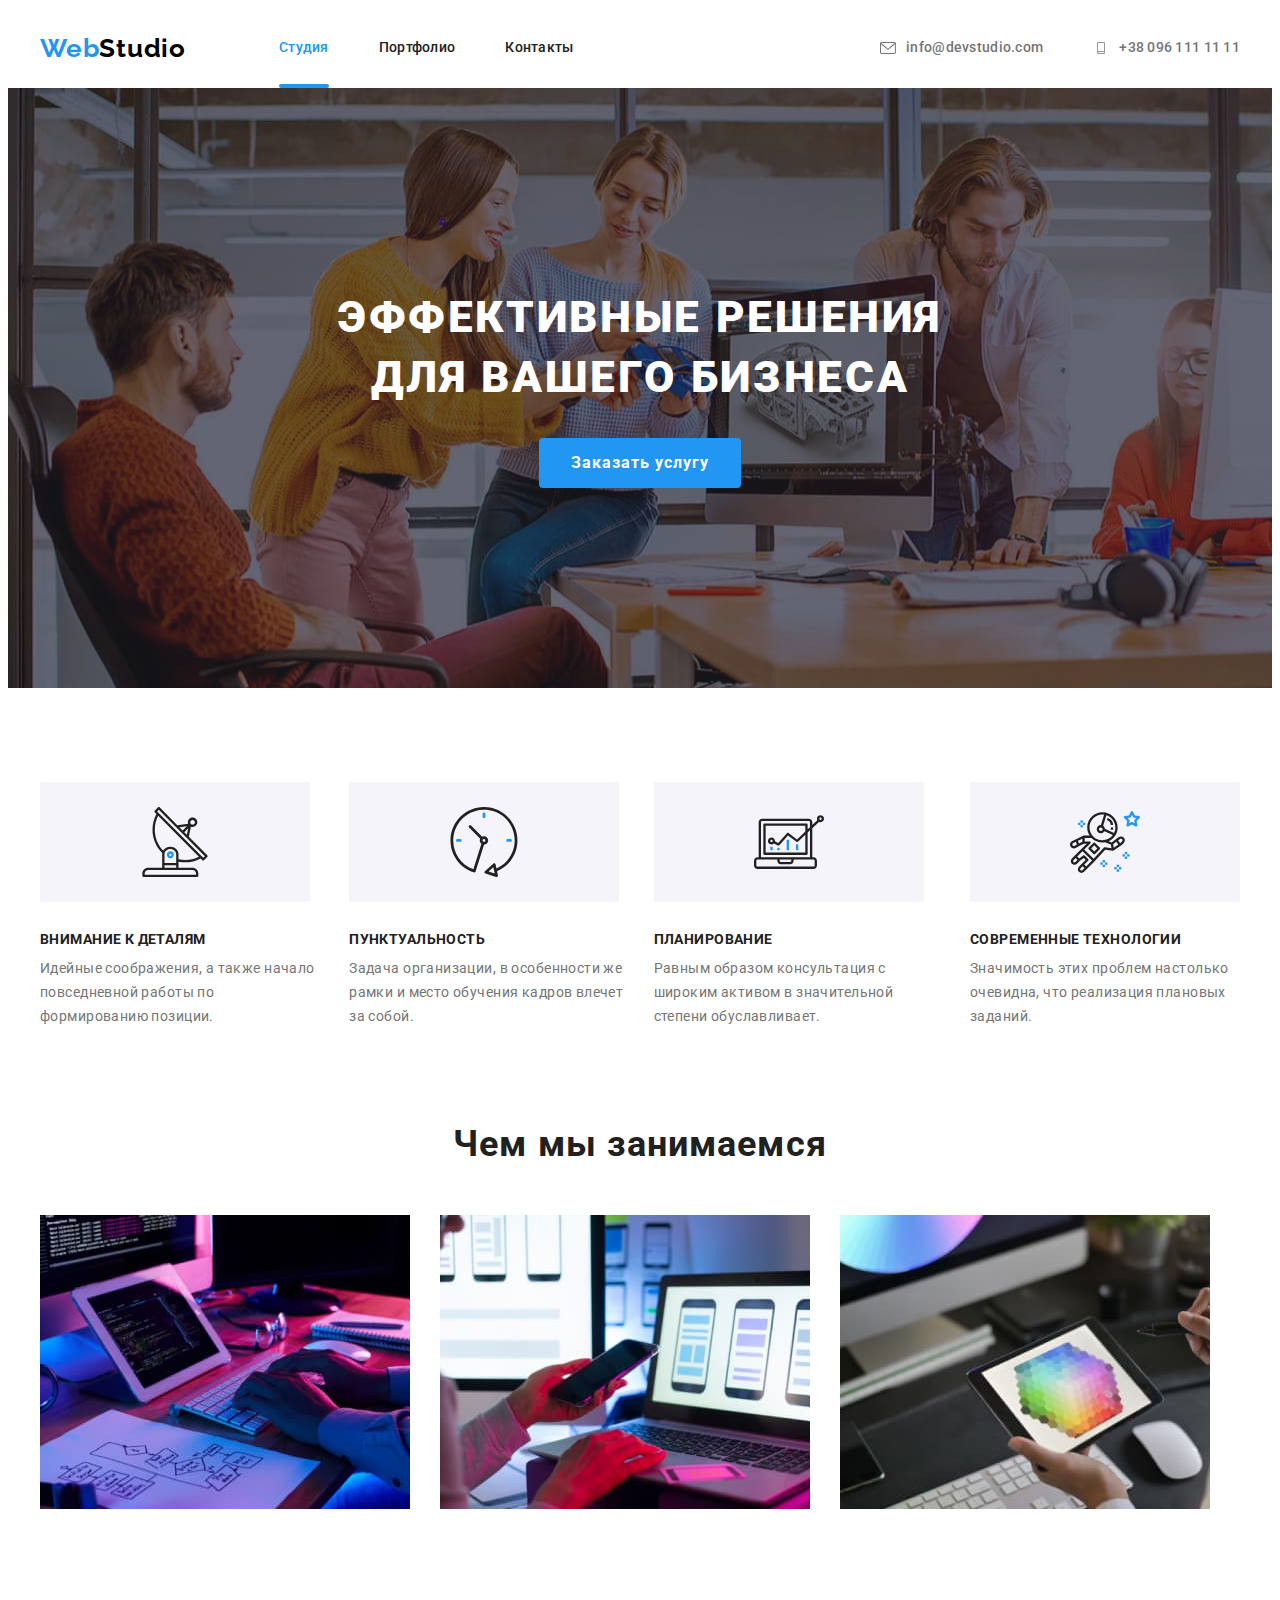
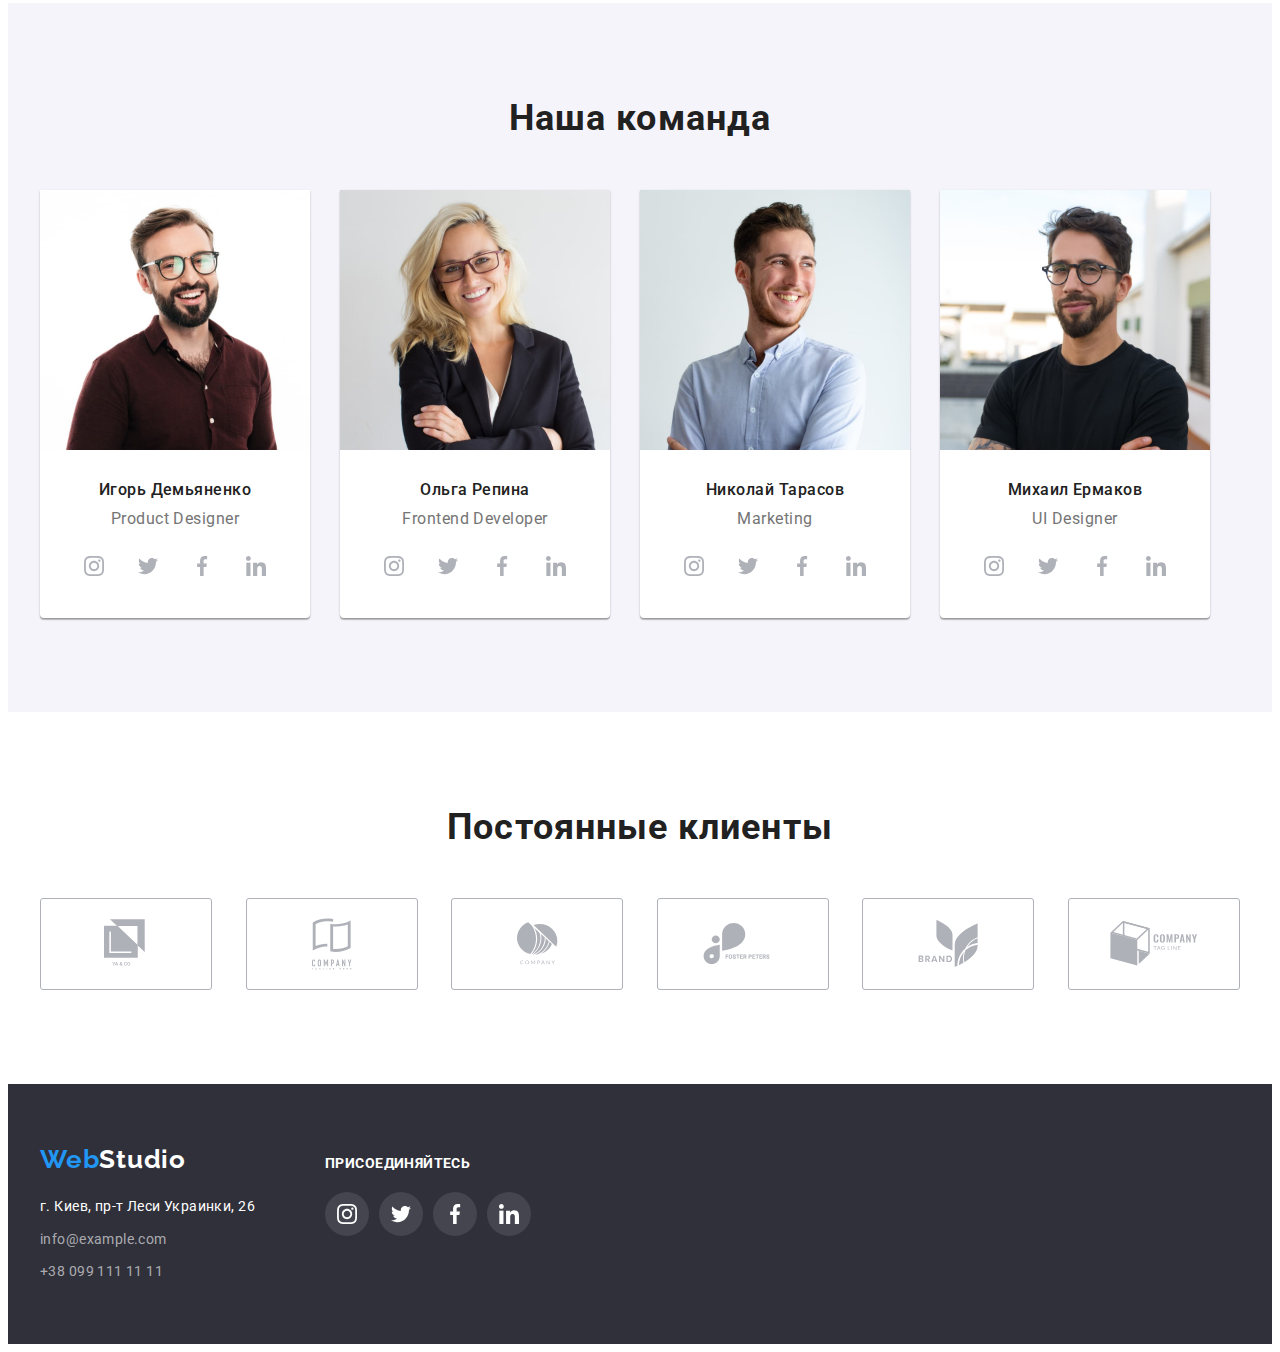
==== index.html @ 9697721b "Adds underline in current page" ====
<!DOCTYPE html>
<html lang="ru">
  <head>
    <meta charset="UTF-8" />
    <meta name="viewport" content="width=device-width, initial-scale=1.0" />
    <title>WebStudio</title>
    <link rel="preconnect" href="https://fonts.gstatic.com" />
    <link
      href="https://fonts.googleapis.com/css2?family=Raleway:wght@700&family=Roboto:wght@400;500;700;900&display=swap"
      rel="stylesheet"
    />
    <link
      rel="stylesheet"
      href="https://cdnjs.cloudflare.com/ajax/libs/modern-normalize/1.0.0/modern-normalize.min.css"
      integrity="sha512-ISS7cAi1PEhQ8jnbJpJZMd29NlhNj4AWYyLOSp2CE/CsHxTCu+r+t0D2yoJudVrd0/8fTVPUVDzY5Tvli75u/g=="
      crossorigin="anonymous"
    />
    <link rel="stylesheet" href="css/styles.css" />
  </head>
  <body>
    <!-- Header-->
    <header class="header">
      <div class="container">
        <nav class="site-nav">
          <a href="index.html" class="logo"><span>Web</span>Studio</a>
          <ul class="site-nav-list">
            <li class="site-nav-list-item">
              <a href="index.html" class="site-nav-link is-current">Студия</a>
            </li>
            <li class="site-nav-list-item">
              <a href="portfolio.html" class="site-nav-link">Портфолио</a>
            </li>
            <li class="site-nav-list-item">
              <a href="#" class="site-nav-link">Контакты</a>
            </li>
          </ul>
        </nav>
        <ul class="contact-list">
          <li class="contact-list-item">
            <a href="mailto:info@devstudio.com" class="contact-mail">
              <svg class="contact-icon">
                <use href="./images/sprite.svg#icon-envelope"></use>
              </svg>
              <p>info@devstudio.com</p></a
            >
          </li>
          <li class="contact-list-item">
            <a href="tel:+380961111111" class="contact-num"
              ><svg class="contact-icon">
                <use href="./images/sprite.svg#icon-smartphone"></use>
              </svg>
              <p>+38 096 111 11 11</p></a
            >
          </li>
        </ul>
      </div>
    </header>
    <main>
      <!--HERO-->
      <section class="hero">
        <div class="container">
          <h1 class="hero-title">
            Эффективные решения <br />
            для вашего бизнеса
          </h1>
          <button class="button" type="button">Заказать услугу</button>
        </div>
      </section>

      <!--Features-->
      <section class="section">
        <div class="container">
          <h2 class="section-title visually-hidden">Особенности</h2>
          <ul class="features">
            <li class="features-item">
              <div class="background">
                <svg width="70" height="70">
                  <use href="./images/sprite.svg#icon-antenna"></use>
                </svg>
              </div>
              <h3 class="features-title">Внимание к деталям</h3>
              <p class="features-description">
                Идейные соображения, а также начало повседневной работы по
                формированию позиции.
              </p>
            </li>
            <li class="features-item">
              <div class="background">
                <svg width="70" height="70">
                  <use href="./images/sprite.svg#icon-clock"></use>
                </svg>
              </div>
              <h3 class="features-title">Пунктуальность</h3>
              <p class="features-description">
                Задача организации, в особенности же рамки и место обучения
                кадров влечет за собой.
              </p>
            </li>
            <li class="features-item">
              <div class="background">
                <svg width="70" height="70">
                  <use href="./images/sprite.svg#icon-diagram"></use>
                </svg>
              </div>
              <h3 class="features-title">Планирование</h3>
              <p class="features-description">
                Равным образом консультация с широким активом в значительной
                степени обуславливает.
              </p>
            </li>
            <li class="features-item">
              <div class="background">
                <svg width="70" height="70">
                  <use href="./images/sprite.svg#icon-astronaut"></use>
                </svg>
              </div>
              <h3 class="features-title">Современные технологии</h3>
              <p class="features-description">
                Значимость этих проблем настолько очевидна, что реализация
                плановых заданий.
              </p>
            </li>
          </ul>
        </div>
      </section>
      <!--What we are doing-->
      <section class="section-works">
        <div class="container">
          <h2 class="section-title">Чем мы занимаемся</h2>
          <ul class="gallery-list">
            <li class="illustration">
              <img
                src="images/box1.jpg"
                alt="Написание кода"
                width="370"
                height="294"
              />
            </li>
            <li class="illustration">
              <img
                src="images/box2.jpg"
                alt="Разработка нативных приложений"
                width="370"
                height="294"
              />
            </li>
            <li class="illustration">
              <img
                src="images/box3.jpg"
                alt="Разработка дизайна"
                width="370"
                height="294"
              />
            </li>
          </ul>
        </div>
      </section>
      <!--Our team-->
      <section class="section team">
        <div class="container">
          <h2 class="section-title">Наша команда</h2>
          <ul class="employees-list">
            <li class="item">
              <img
                src="images/img1.jpg"
                alt="Фото Игоря Демьяненко"
                width="270"
                height="260"
              />
              <div class="team-description-wrapper">
                <h3 class="employees-title">Игорь Демьяненко</h3>
                <p class="employees-desc" lang="en">Product Designer</p>
                <ul class="social-links">
                  <li class="social-links__item">
                    <a href="#" class="social-links__link"
                      ><svg class="social-links__icon">
                        <use href="./images/sprite.svg#icon-instagram"></use>
                      </svg>
                    </a>
                  </li>
                  <li class="social-links__item">
                    <a href="#" class="social-links__link"
                      ><svg class="social-links__icon">
                        <use href="./images/sprite.svg#icon-twitter"></use>
                      </svg>
                    </a>
                  </li>
                  <li class="social-links__item">
                    <a href="#" class="social-links__link"
                      ><svg class="social-links__icon">
                        <use href="./images/sprite.svg#icon-facebook"></use>
                      </svg>
                    </a>
                  </li>
                  <li class="social-links__item">
                    <a href="#" class="social-links__link"
                      ><svg class="social-links__icon">
                        <use href="./images/sprite.svg#icon-linkedin"></use>
                      </svg>
                    </a>
                  </li>
                </ul>
              </div>
            </li>
            <li class="item">
              <img
                src="images/img2.jpg"
                alt="Фото Ольги Репиной"
                width="270"
                height="260"
              />
              <div class="team-description-wrapper">
                <h3 class="employees-title">Ольга Репина</h3>
                <p class="employees-desc" lang="en">Frontend Developer</p>
                <ul class="social-links">
                  <li class="social-links__item">
                    <a href="#" class="social-links__link"
                      ><svg class="social-links__icon">
                        <use href="./images/sprite.svg#icon-instagram"></use>
                      </svg>
                    </a>
                  </li>
                  <li class="social-links__item">
                    <a href="#" class="social-links__link"
                      ><svg class="social-links__icon">
                        <use href="./images/sprite.svg#icon-twitter"></use>
                      </svg>
                    </a>
                  </li>
                  <li class="social-links__item">
                    <a href="#" class="social-links__link"
                      ><svg class="social-links__icon">
                        <use href="./images/sprite.svg#icon-facebook"></use>
                      </svg>
                    </a>
                  </li>
                  <li class="social-links__item">
                    <a href="#" class="social-links__link"
                      ><svg class="social-links__icon">
                        <use href="./images/sprite.svg#icon-linkedin"></use>
                      </svg>
                    </a>
                  </li>
                </ul>
              </div>
            </li>
            <li class="item">
              <img
                src="images/img3.jpg"
                alt="Фото Николая Тарасова"
                width="270"
                height="260"
              />
              <div class="team-description-wrapper">
                <h3 class="employees-title">Николай Тарасов</h3>
                <p class="employees-desc" lang="en">Marketing</p>
                <ul class="social-links">
                  <li class="social-links__item">
                    <a href="#" class="social-links__link"
                      ><svg class="social-links__icon">
                        <use href="./images/sprite.svg#icon-instagram"></use>
                      </svg>
                    </a>
                  </li>
                  <li class="social-links__item">
                    <a href="#" class="social-links__link"
                      ><svg class="social-links__icon">
                        <use href="./images/sprite.svg#icon-twitter"></use>
                      </svg>
                    </a>
                  </li>
                  <li class="social-links__item">
                    <a href="#" class="social-links__link"
                      ><svg class="social-links__icon">
                        <use href="./images/sprite.svg#icon-facebook"></use>
                      </svg>
                    </a>
                  </li>
                  <li class="social-links__item">
                    <a href="#" class="social-links__link"
                      ><svg class="social-links__icon">
                        <use href="./images/sprite.svg#icon-linkedin"></use>
                      </svg>
                    </a>
                  </li>
                </ul>
              </div>
            </li>
            <li class="item">
              <img
                src="images/img4.jpg"
                alt="Фото Михаила Ермакова"
                width="270"
                height="260"
              />
              <div class="team-description-wrapper">
                <h3 class="employees-title">Михаил Ермаков</h3>
                <p class="employees-desc" lang="en">UI Designer</p>
                <ul class="social-links">
                  <li class="social-links__item">
                    <a href="#" class="social-links__link"
                      ><svg class="social-links__icon">
                        <use href="./images/sprite.svg#icon-instagram"></use>
                      </svg>
                    </a>
                  </li>
                  <li class="social-links__item">
                    <a href="#" class="social-links__link"
                      ><svg class="social-links__icon">
                        <use href="./images/sprite.svg#icon-twitter"></use>
                      </svg>
                    </a>
                  </li>
                  <li class="social-links__item">
                    <a href="#" class="social-links__link"
                      ><svg class="social-links__icon">
                        <use href="./images/sprite.svg#icon-facebook"></use>
                      </svg>
                    </a>
                  </li>
                  <li class="social-links__item">
                    <a href="#" class="social-links__link"
                      ><svg class="social-links__icon">
                        <use href="./images/sprite.svg#icon-linkedin"></use>
                      </svg>
                    </a>
                  </li>
                </ul>
              </div>
            </li>
          </ul>
        </div>
      </section>
    </main>

    <!--Our clients-->
    <section class="section">
      <div class="container">
        <h2 class="section-title">Постоянные клиенты</h2>
        <ul class="clients-list">
          <li class="clients-list__item">
            <a href="#" class="cliens-list__link">
              <svg class="clients-logo" width="45" height="50">
                <use href="./images/sprite.svg#icon-logo1"></use>
              </svg>
            </a>
          </li>
          <li class="clients-list__item">
            <a href="#" class="cliens-list__link">
              <svg class="clients-logo" width="40" height="52">
                <use href="./images/sprite.svg#icon-logo2"></use>
              </svg>
            </a>
          </li>
          <li class="clients-list__item">
            <a href="#" class="cliens-list__link">
              <svg class="clients-logo" width="41" height="43">
                <use href="./images/sprite.svg#icon-logo3"></use>
              </svg>
            </a>
          </li>
          <li class="clients-list__item">
            <a href="#" class="cliens-list__link">
              <svg class="clients-logo" width="80" height="42">
                <use href="./images/sprite.svg#icon-logo4"></use>
              </svg>
            </a>
          </li>
          <li class="clients-list__item">
            <a href="#" class="cliens-list__link">
              <svg class="clients-logo" width="60" height="47">
                <use href="./images/sprite.svg#icon-logo5"></use>
              </svg>
            </a>
          </li>
          <li class="clients-list__item">
            <a href="#" class="cliens-list__link">
              <svg class="clients-logo" width="88" height="45">
                <use href="./images/sprite.svg#icon-logo6"></use>
              </svg>
            </a>
          </li>
        </ul>
      </div>
    </section>

    <!--Footer-->
    <footer class="footer">
      <div class="container footer-wrapper">
        <div class="footer-contacts-wrapper">
          <a class="footer-logo" href="index.html"><span>Web</span>Studio</a>
          <address class="address">
            <ul class="contacts-info">
              <li class="item">
                <a
                  href="https://goo.gl/maps/7gXkQdSNCJbNH52J9"
                  target="_blank"
                  rel="noreferrer noopener"
                  class="location"
                  >г. Киев, пр-т Леси Украинки, 26</a
                >
              </li>
              <li class="item">
                <a href="mailto:info@example.com" class="contact-item"
                  >info@example.com</a
                >
              </li>
              <li class="item">
                <a href="tel:+380991111111" class="contact-item"
                  >+38 099 111 11 11</a
                >
              </li>
            </ul>
          </address>
        </div>
        <div class="footer-social-links-wrapper">
          <p class="appeal">Присоединяйтесь</p>
          <ul class="footer-social-list">
            <li class="social-links__item">
              <a href="#" class="social-links__link"
                ><svg class="social-links__icon">
                  <use href="./images/sprite.svg#icon-instagram"></use>
                </svg>
              </a>
            </li>
            <li class="social-links__item">
              <a href="#" class="social-links__link"
                ><svg class="social-links__icon">
                  <use href="./images/sprite.svg#icon-twitter"></use>
                </svg>
              </a>
            </li>
            <li class="social-links__item">
              <a href="#" class="social-links__link"
                ><svg class="social-links__icon">
                  <use href="./images/sprite.svg#icon-facebook"></use>
                </svg>
              </a>
            </li>
            <li class="social-links__item">
              <a href="#" class="social-links__link"
                ><svg class="social-links__icon">
                  <use href="./images/sprite.svg#icon-linkedin"></use>
                </svg>
              </a>
            </li>
          </ul>
        </div>
      </div>
    </footer>
  </body>
</html>
---- css/styles.css ----
:root {
  --main-font: 'Roboto', sans-serif;
  --secondary-font: 'Raleway', sans-serif;
  --main-text-color: #212121;
  --secondary-text-color: #757575;
  --accent-color: #2196f3;
}

/*================================================BODY=================================================*/
body {
  font-family: var(--main-font);
  font-style: normal;
  background-color: #ffffff;
}

a {
  text-decoration: none;
}

ul,
ol {
  list-style-type: none;
  padding: 0;
  margin: 0;
}

h1,
h2,
h3,
h4,
h5,
h6,
p {
  margin: 0;
}

img {
  display: block;
}

.address {
  font-style: normal;
}

/*================================================COMPONENTS===============================================*/
.section {
  padding-top: 94px;
  padding-bottom: 94px;
}
.section-title {
  font-weight: 700;
  font-size: 36px;
  line-height: 1.17;
  text-align: center;
  letter-spacing: 0.03em;
  color: var(--main-text-color);
}

.container {
  width: 1200px;
  padding: 0 15px;
  margin: 0 auto;
}

/*================================================HEADER===============================================*/
/*.header {
  padding-top: 32px;
  padding-bottom: 32px;
}*/

.header .container {
  display: flex;
  align-items: center;
}

.site-nav {
  display: flex;
  align-items: center;
}

.site-nav-list {
  display: flex;
  align-items: center;
}

.header .logo {
  margin-right: 93px;
}

.site-nav-list-item:not(:last-child),
.contact-list-item:not(:last-child) {
  margin-right: 50px;
}

.logo {
  font-family: var(--secondary-font);
  font-weight: 700;
  font-size: 26px;
  line-height: 1.19;
  letter-spacing: 0.03em;
  color: #000000;
}

.logo > span {
  color: var(--accent-color);
}

.site-nav-link.is-current {
  color: var(--accent-color);

  position: relative;
}

.site-nav-link.is-current::after {
  content: '';

  position: absolute;
  left: 0;
  bottom: 0;

  display: block;
  width: 100%;
  height: 4px;
  border-radius: 2px;
  background-color: var(--accent-color);
}

.site-nav-link {
  display: block;
  padding-top: 32px;
  padding-bottom: 32px;

  font-weight: 500;
  font-size: 14px;
  line-height: 1.14;
  letter-spacing: 0.02em;
  color: var(--main-text-color);
}

.site-nav-link:hover,
.site-nav-link:focus,
.contact-mail:hover,
.contact-mail:focus,
.contact-num:hover,
.contact-num:focus {
  color: var(--accent-color);
}

.contact-list {
  display: flex;
  align-items: center;
  margin-left: auto;
}

.contact-icon {
  width: 16px;
  height: 12px;
  margin-right: 10px;

  fill: var(--secondary-text-color);
}
.contact-mail:hover .contact-icon,
.contact-mail:focus .contact-icon,
.contact-num:hover .contact-icon,
.contact-num:focus .contact-icon {
  fill: var(--accent-color);
}
.contact-mail,
.contact-num {
  display: flex;
  align-items: center;

  font-weight: 500;
  font-size: 14px;
  line-height: 1.14;
  letter-spacing: 0.02em;
  color: var(--secondary-text-color);
}

/*======================================================HERO====================================*/
.hero {
  padding: 200px 0;
  max-width: 1600px;
  margin-right: auto;
  margin-left: auto;
  background-color: #2f303a;
  background-image: linear-gradient(
      rgba(47, 48, 58, 0.4),
      rgba(47, 48, 58, 0.4)
    ),
    url('../images/hero.jpg');
  background-repeat: no-repeat;
  background-size: cover;
}

.hero .container {
  display: flex;
  flex-wrap: wrap;
  justify-content: center;
}

.hero-title {
  width: 100%;
  margin-bottom: 30px;

  font-weight: 900;
  font-size: 44px;
  line-height: 1.36;
  text-align: center;
  letter-spacing: 0.06em;
  text-transform: uppercase;
  color: #ffffff;
}

.button {
  min-width: 200px;
  padding: 10px 32px;
  border-radius: 4px;
  cursor: pointer;
  border: none;

  font-family: var(--main-font);
  font-weight: 700;
  font-size: 16px;
  line-height: 1.87;
  text-align: center;
  letter-spacing: 0.06em;
  color: #ffffff;
  background-color: var(--accent-color);
}

/*======================================================FEATURES====================================*/
.features {
  display: flex;
}

.features-item:not(:last-child) {
  margin-right: 30px;
}
.visually-hidden {
  position: absolute;
  width: 1px;
  height: 1px;
  margin: -1px;
  border: 0;
  padding: 0;

  white-space: nowrap;
  clip-path: inset(100%);
  clip: rect(0 0 0 0);
  overflow: hidden;
}

.features-title {
  margin-bottom: 10px;

  font-weight: 700;
  font-size: 14px;
  line-height: 1.14;
  letter-spacing: 0.03em;
  text-transform: uppercase;
  color: var(--main-text-color);
}

.features-description {
  font-weight: 400;
  font-size: 14px;
  line-height: 1.71;
  letter-spacing: 0.03em;
  color: var(--secondary-text-color);
}

.background {
  display: flex;
  justify-content: center;
  align-items: center;
  width: 270px;
  height: 120px;
  background-color: #f5f4fa;
  margin-bottom: 30px;
}

/*=====================================================WHAT WE ARE DOING====================================*/
.section-works {
  padding-bottom: 94px;
}

.gallery-list {
  display: flex;
  margin-top: 50px;
}

.illustration:not(:last-child) {
  margin-right: 30px;
}
/*=====================================================OUR TEAM====================================*/

.team {
  background-color: #f5f4fa;
}

.employees-list {
  display: flex;
  margin-top: 50px;
}

.employees-list > .item:not(:last-child) {
  margin-right: 30px;
}

.employees-list > .item {
  background: #ffffff;
  box-shadow: 0px 1px 3px rgba(0, 0, 0, 0.12), 0px 1px 1px rgba(0, 0, 0, 0.14),
    0px 2px 1px rgba(0, 0, 0, 0.2);
  border-radius: 0px 0px 4px 4px;
}

.team-description-wrapper {
  padding: 30px 0;
}

.employees-title {
  font-weight: 500;
  font-size: 16px;
  line-height: 1.19;
  text-align: center;
  letter-spacing: 0.03em;
  color: var(--main-text-color);
}

.employees-desc {
  margin-top: 10px;

  font-weight: 400;
  font-size: 16px;
  line-height: 1.19;
  text-align: center;
  letter-spacing: 0.03em;
  color: var(--secondary-text-color);
}

.social-links {
  display: flex;
  align-items: center;
  justify-content: center;
  margin-top: 16px;
}

.social-links__link {
  display: flex;
  justify-content: center;
  align-items: center;
  width: 44px;
  height: 44px;
  border-radius: 50%;
}

.social-links__item:not(:last-child) {
  margin-right: 10px;
}

.social-links__link:hover,
.social-links__link:focus {
  background-color: var(--accent-color);
}

.social-links__icon {
  width: 20px;
  height: 20px;
  fill: #afb1b8;
}

.social-links__link:hover .social-links__icon,
.social-links__link:focus .social-links__icon {
  fill: #ffffff;
}
/* ====================================================== OUR CLIENTS ===========================*/
.clients-list {
  display: flex;
  justify-content: space-between;
  align-items: center;
  margin-top: 50px;
}

.cliens-list__link {
  display: flex;
  justify-content: center;
  align-items: center;
  width: 170px;
  height: 90px;
  border: 1px solid #afb1b8;
  border-radius: 3px;
}

.cliens-list__link:hover,
.cliens-list__link:focus {
  border: 1px solid var(--accent-color);
}

.clients-logo {
  fill: #afb1b8;
}

.cliens-list__link:hover .clients-logo,
.cliens-list__link:focus .clients-logo {
  fill: var(--accent-color);
}

/*=====================================================FOOTER====================================*/
.footer {
  padding-top: 60px;
  padding-bottom: 60px;
  background-color: #2f303a;
}
.contacts-info {
  padding-top: 20px;
}
.contacts-info > .item:not(:last-child) {
  margin-bottom: 9px;
}
.footer-logo {
  font-family: var(--secondary-font);
  font-weight: 700;
  font-size: 26px;
  line-height: 1.19;
  letter-spacing: 0.03em;
  color: #ffffff;
}

.footer-logo > span {
  color: var(--accent-color);
}

.location {
  font-family: var(--main-font);
  font-weight: 400;
  font-size: 14px;
  line-height: 1.71;
  letter-spacing: 0.03em;
  color: #ffffff;
}

.contact-item {
  font-family: var(--main-font);
  font-weight: 400;
  font-size: 14px;
  line-height: 1.71;
  letter-spacing: 0.03em;
  color: rgba(255, 255, 255, 0.6);
}

.footer-wrapper {
  display: flex;
  align-items: baseline;
}

.footer-contacts-wrapper {
  margin-right: 70px;
}

.footer-social-list {
  display: flex;
  padding-top: 20px;
}
.footer-social-list .social-links__link {
  background-color: rgba(255, 255, 255, 10%);
}

.footer-social-list .social-links__link:hover,
.footer-social-list .social-links__link:focus {
  background-color: var(--accent-color);
}

.footer-social-list .social-links__icon {
  fill: #ffffff;
}

.appeal {
  font-weight: 700;
  font-size: 14px;
  line-height: 1.14;
  letter-spacing: 0.03em;
  text-transform: uppercase;

  color: #ffffff;
}

/*=======================================================PORTFOLIO================================*/
.section-examples {
  padding-top: 94px;
  padding-bottom: 94px;
}

.selector-list {
  display: flex;
}

.selector-list > .item:not(:last-child) {
  margin-right: 8px;
}

.selector-list-wrapper {
  display: flex;
  justify-content: center;
  margin-bottom: 50px;
}

.button-selector {
  padding: 6px 22px;
  border-radius: 4px;
  border: none;
  cursor: pointer;

  font-family: var(--main-font);
  font-weight: 500;
  font-size: 16px;
  line-height: 1.62;
  text-align: center;
  letter-spacing: 0.03em;
  color: var(--main-text-color);
  background-color: #f5f4fa;
}

.button-selector:hover,
.button-selector:focus {
  color: #ffffff;
  background-color: var(--accent-color);
}

.examples-list {
  display: flex;
  flex-wrap: wrap;
}

.examples-list-item {
  width: 370px;
  margin-right: 30px;
  margin-bottom: 30px;
}

.examples-link:hover,
.examples-link:focus {
  display: block;
  box-shadow: 0px 1px 1px rgba(0, 0, 0, 0.12), 0px 4px 4px rgba(0, 0, 0, 0.06),
    1px 4px 6px rgba(0, 0, 0, 0.16);
}

.examples-list-item:nth-child(3n) {
  margin-right: 0;
}

.examples-list-item:nth-last-child(-n + 3) {
  margin-bottom: 0;
}

.examples-title {
  font-weight: 700;
  font-size: 18px;
  line-height: 2;
  letter-spacing: 0.06em;
  color: var(--main-text-color);
}

.examples-desc {
  font-weight: 400;
  font-size: 16px;
  line-height: 1.87;
  letter-spacing: 0.03em;
  color: var(--secondary-text-color);
}

.examples-description-wrapper {
  padding: 20px 24px;
  border: 1px solid #eeeeee;
}

.portfolio-main {
  border-top: 1px solid #ececec;
}
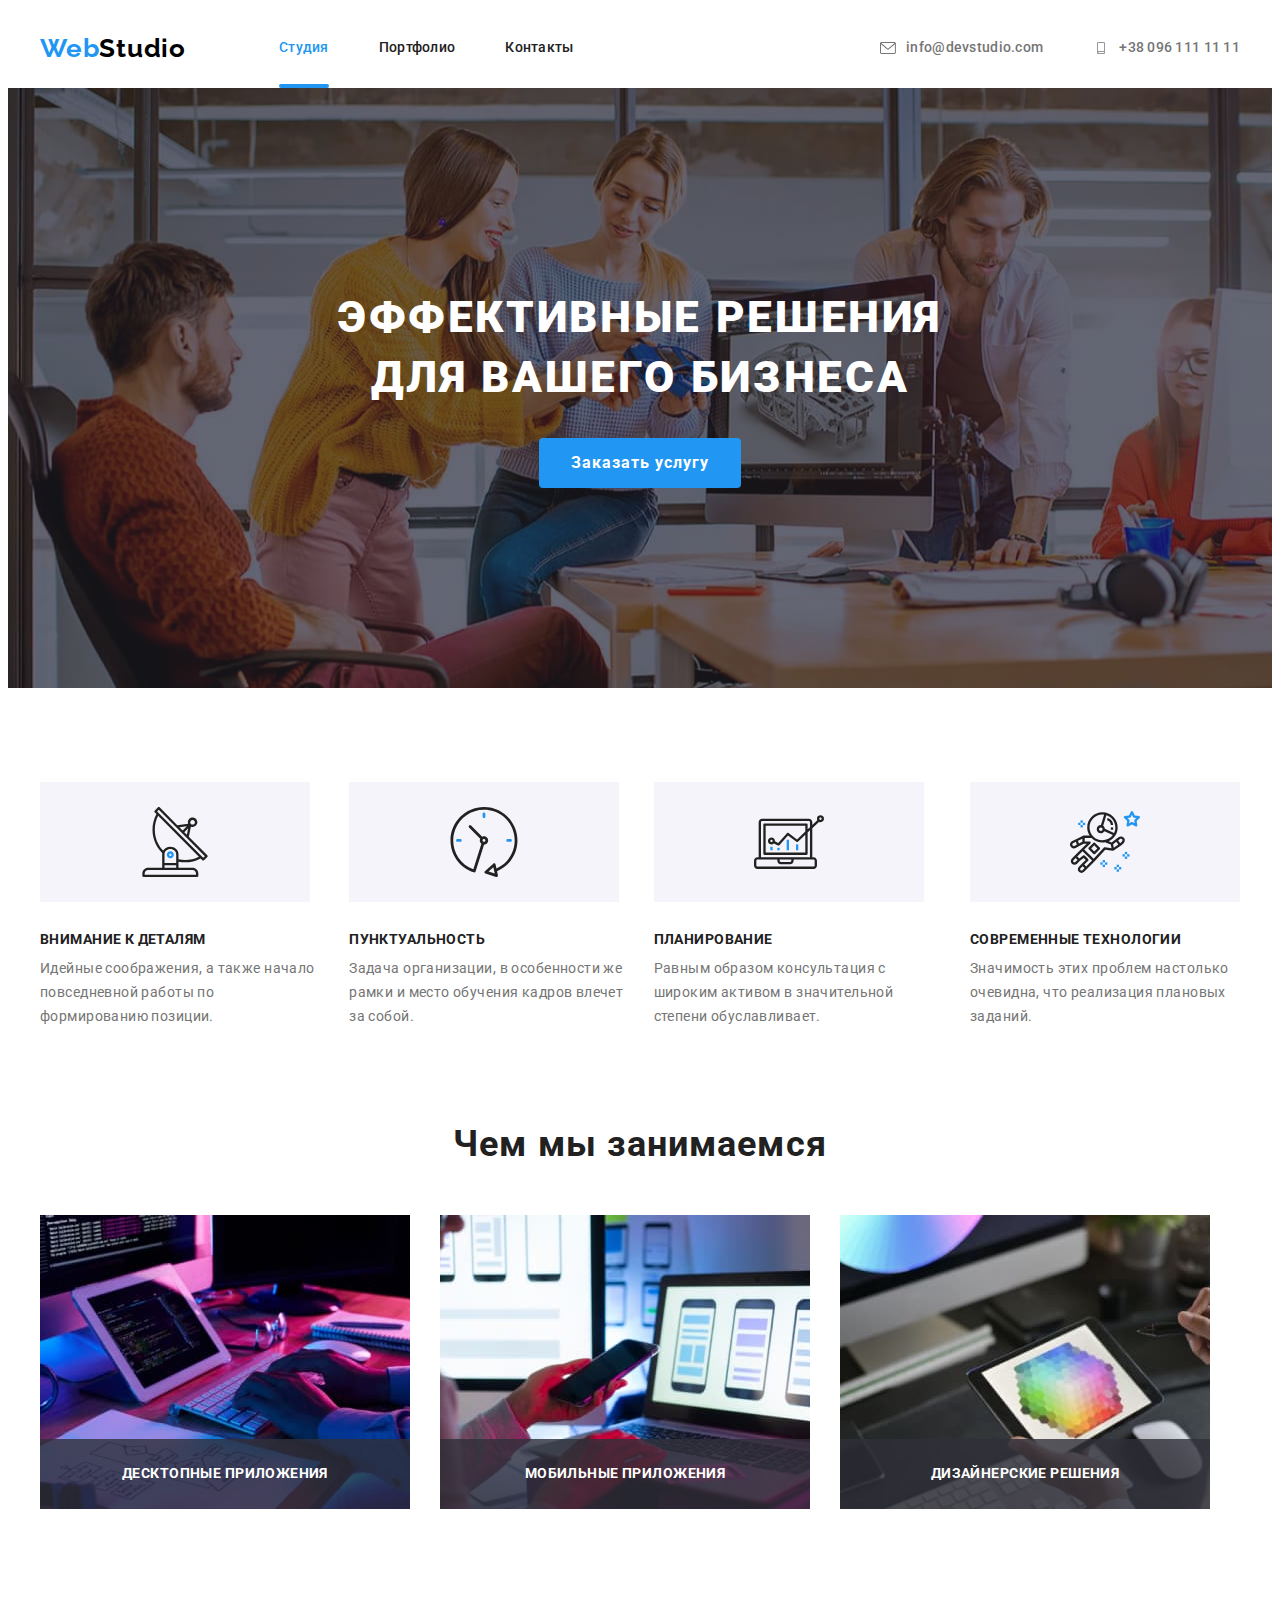
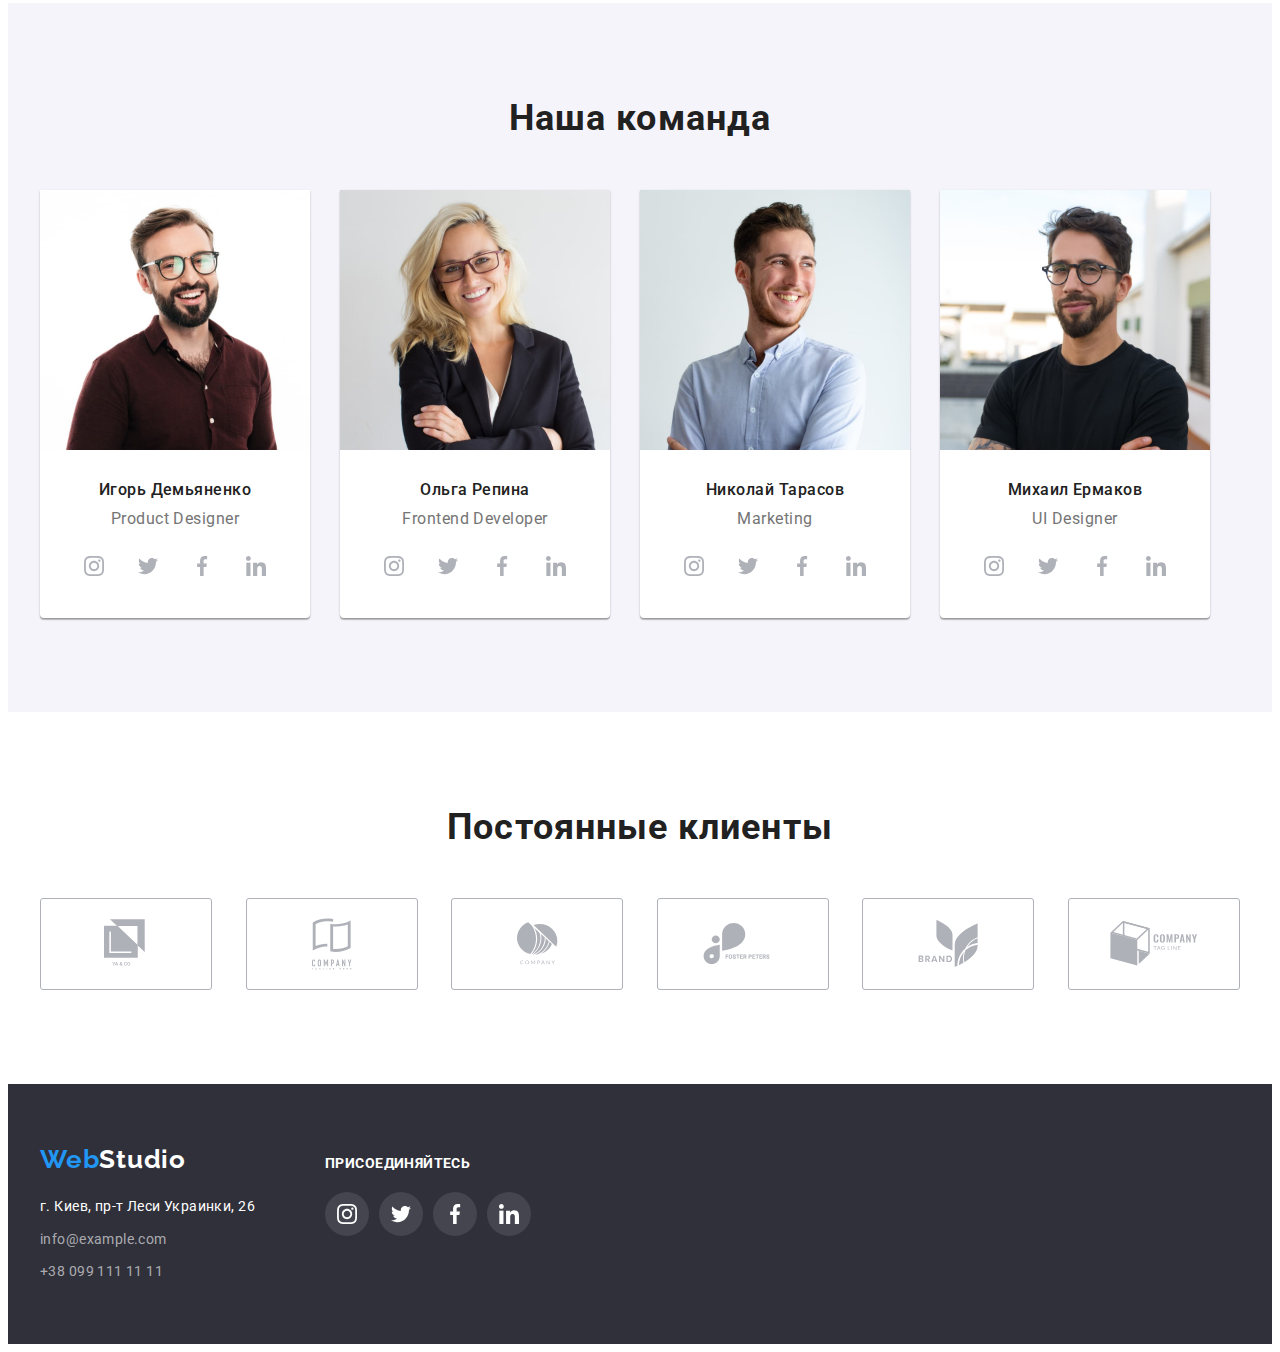
==== commit 8b23cd35: "Adds overlay on illustrations in section works" ====
--- a/index.html
+++ b/index.html
@@ -135,6 +135,7 @@
                 width="370"
                 height="294"
               />
+              <div class='illustration-overlay'><p class="illustration-text">Десктопные приложения</p></div>
             </li>
             <li class="illustration">
               <img
@@ -143,6 +144,7 @@
                 width="370"
                 height="294"
               />
+              <div class='illustration-overlay'><p class="illustration-text">Мобильные приложения</p></div>
             </li>
             <li class="illustration">
               <img
@@ -151,6 +153,7 @@
                 width="370"
                 height="294"
               />
+              <div class='illustration-overlay'><p class="illustration-text">Дизайнерские решения</p></div>
             </li>
           </ul>
         </div>
--- a/css/styles.css
+++ b/css/styles.css
@@ -293,6 +293,40 @@
 .illustration:not(:last-child) {
   margin-right: 30px;
 }
+
+.illustration {
+  display: block;
+  position: relative;
+}
+
+.illustration-overlay {
+  display: block;
+  position: absolute;
+
+  width: 100%;
+  height: 70px;
+  left: 0;
+  bottom: 0;
+
+  background-color: rgb(47, 48, 58, 0.8);
+}
+
+.illustration-text {
+  font-family: (var(--main-font));
+  font-weight: 700;
+  font-size: 14px;
+  line-height: 1.14;
+  text-align: center;
+  letter-spacing: 0.03em;
+  text-transform: uppercase;
+
+  color: #ffffff;
+
+  display: block;
+  padding-top: 27px;
+  padding-bottom: 27px;
+}
+
 /*=====================================================OUR TEAM====================================*/
 
 .team {
